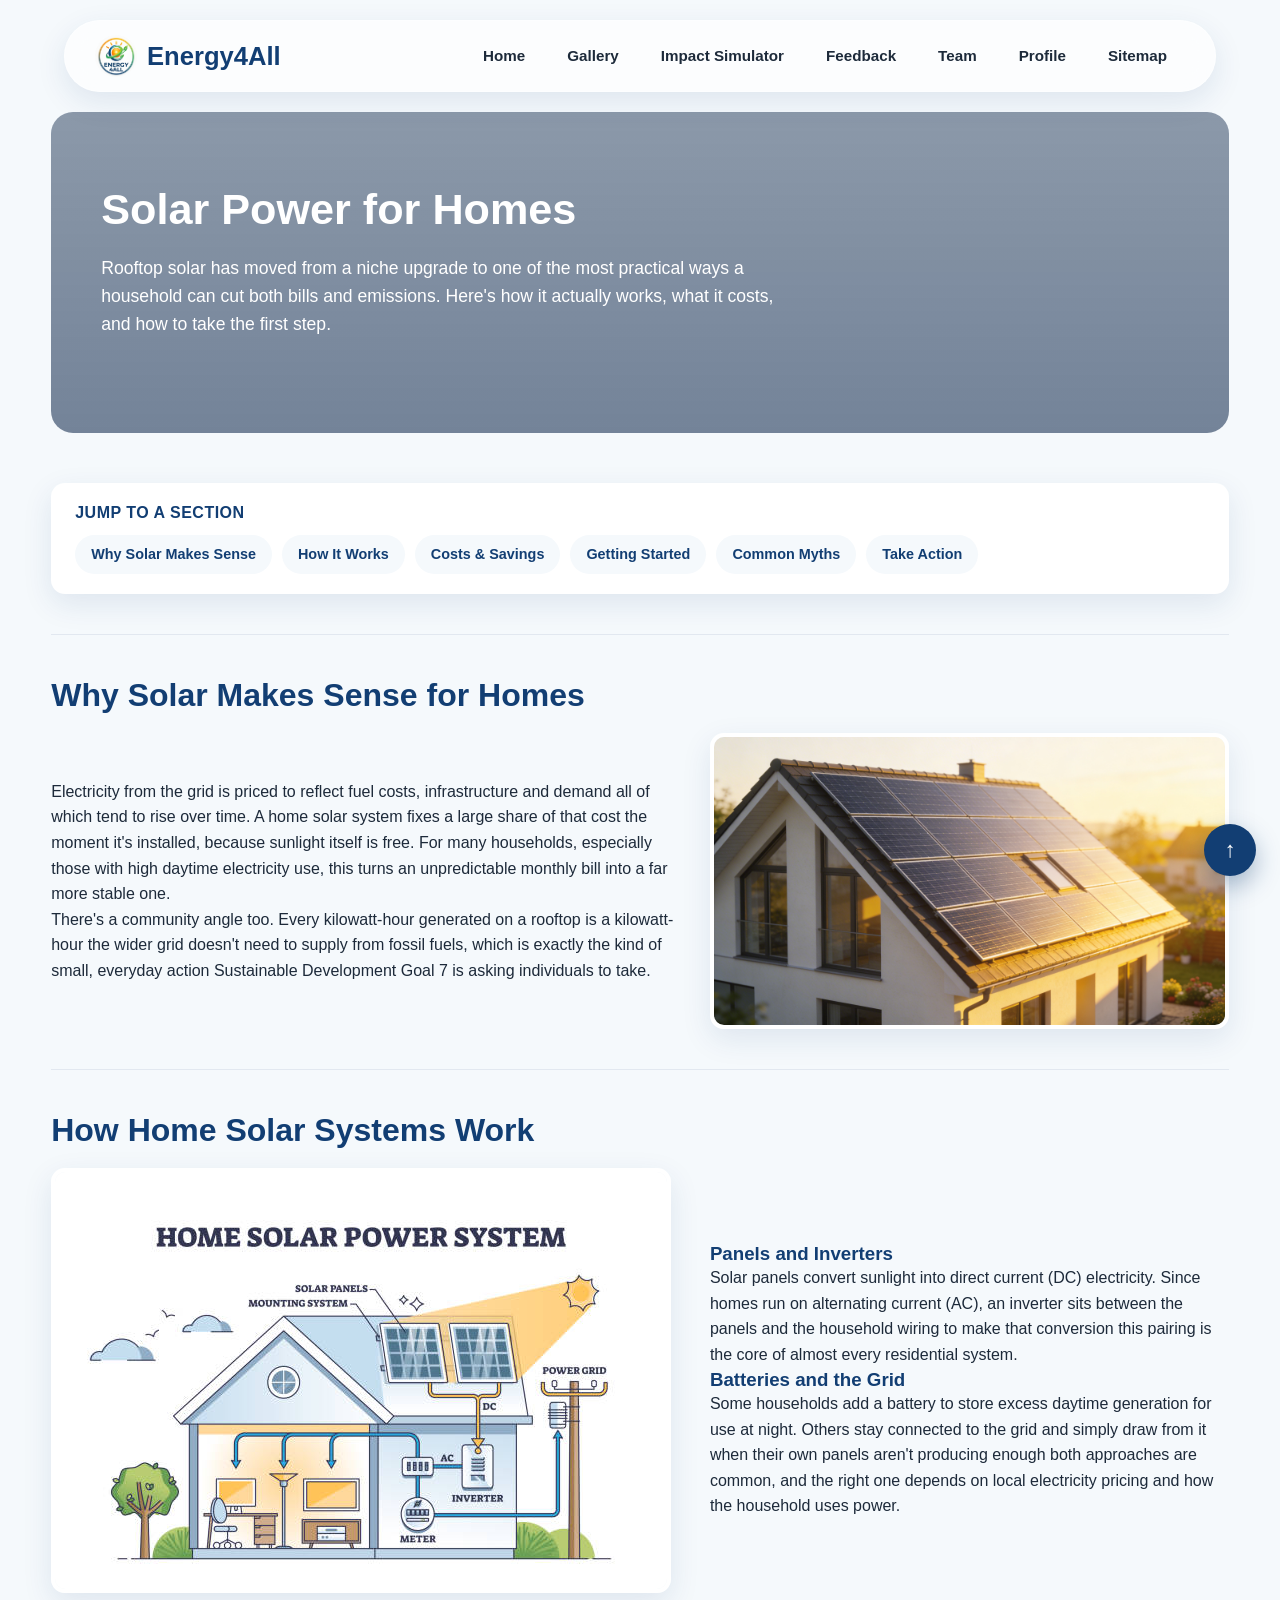
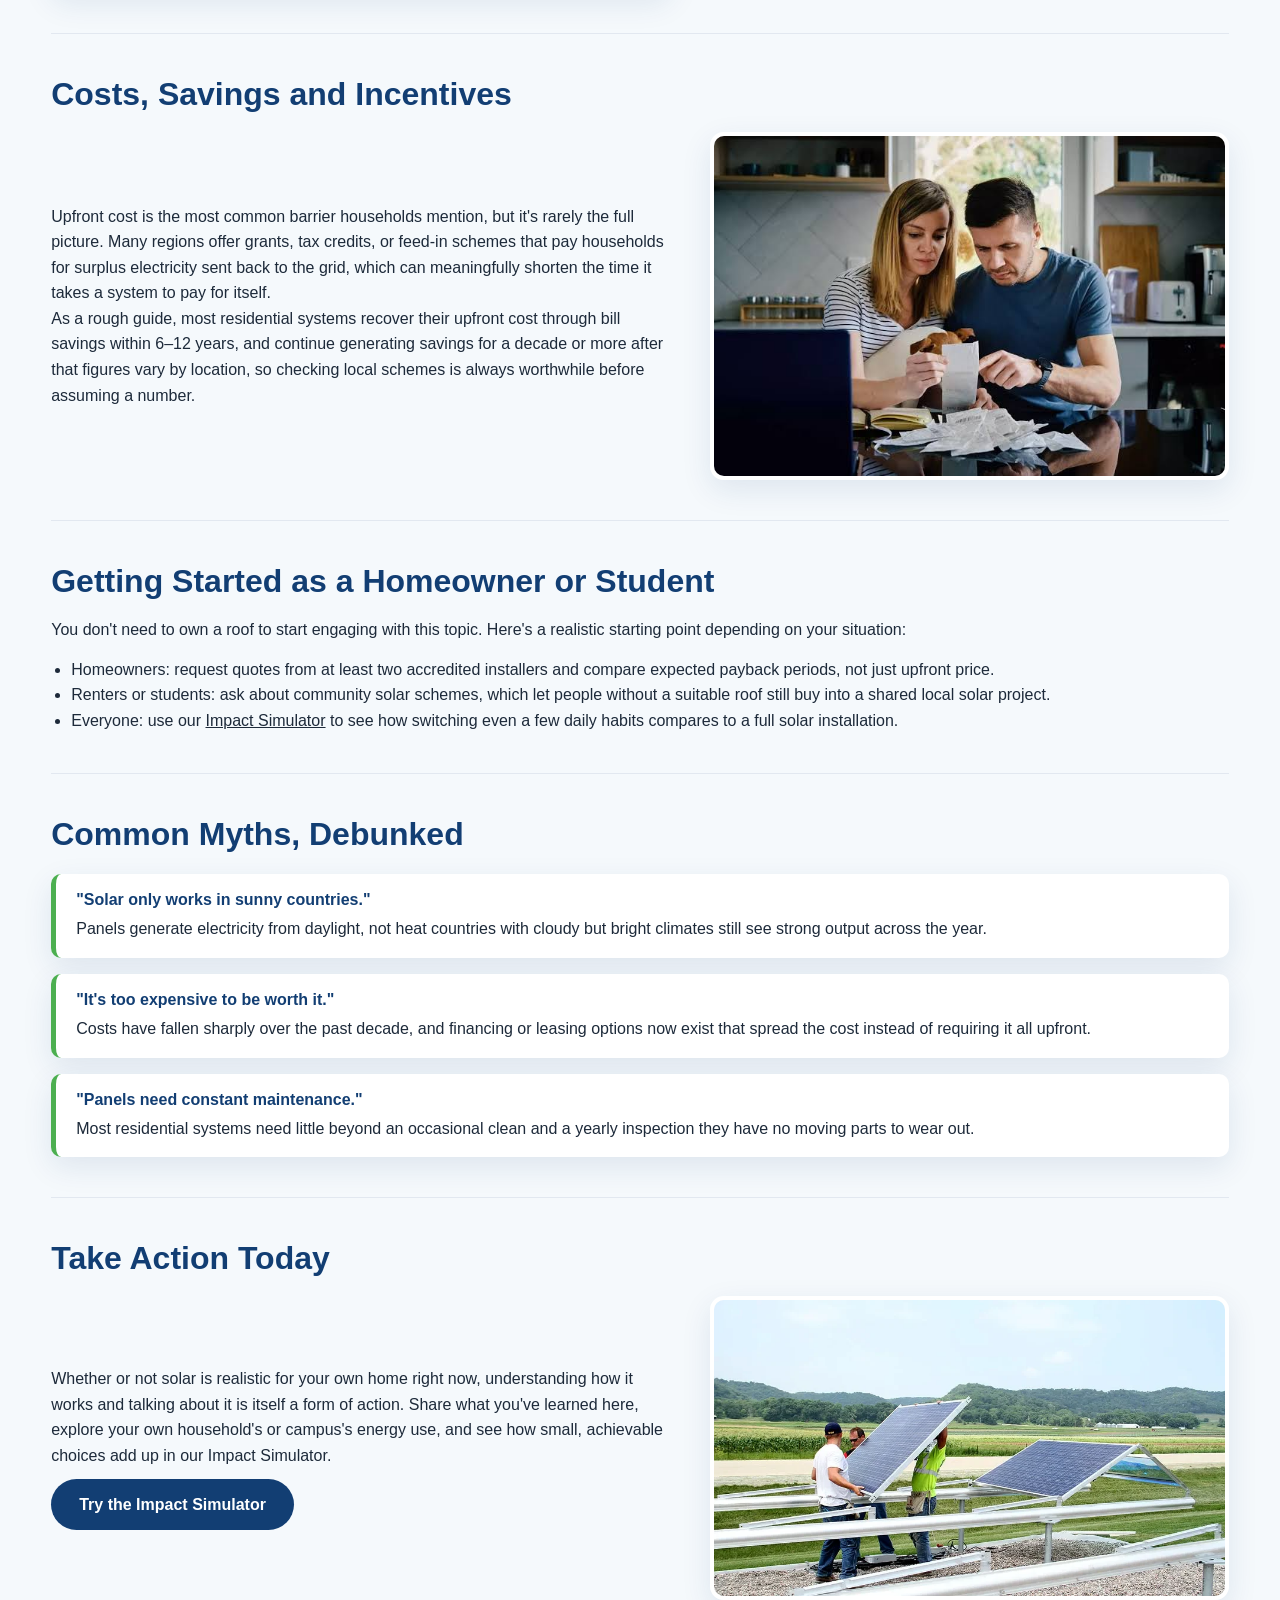
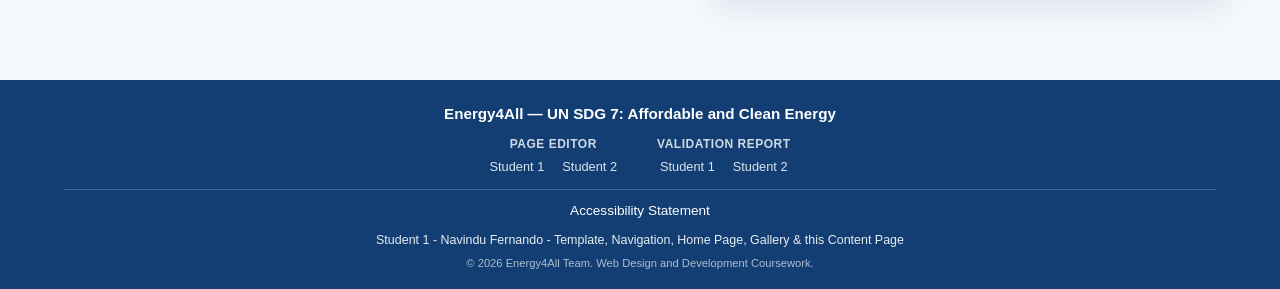
==== content_ST1.html @ e8b5daaf "Add files via upload" ====
<!DOCTYPE html>
<html lang="en">
<head>
<meta charset="UTF-8">
<meta name="viewport" content="width=device-width, initial-scale=1.0">

<title>Solar Power for Homes | Energy4All — SDG 7</title>
<meta name="description" content="How rooftop solar works, what it costs, and how homeowners and students can get started — part of the Energy4All SDG 7 website.">

<!-- Global stylesheet, shared across every page -->
<link rel="stylesheet" href="style.css">



<style>
  .hero {
    background-image:
      linear-gradient(rgba(10, 35, 70, 0.45), rgba(10, 35, 70, 0.55)),
      url("images/content_backgroundST1.jpg.jpg");
  }

  .toc {
    background: var(--white);
    border-radius: var(--radius-md);
    box-shadow: var(--shadow-soft);
    padding: 20px 24px;
    margin-bottom: 40px;
  }

  .toc h2 {
    font-size: 1rem;
    text-transform: uppercase;
    letter-spacing: 0.5px;
    margin-bottom: 12px;
  }

  
  .toc ul {
    list-style: none;
    display: flex;
    flex-wrap: wrap;
    gap: 10px;
  }

  .toc a {
    display: inline-block;
    text-decoration: none;
    color: var(--primary);
    background: var(--bg-light);
    padding: 8px 16px;
    border-radius: 20px;
    font-size: 0.9rem;
    font-weight: 600;
    transition: 0.25s;
  }

  .toc a:hover,
  .toc a:focus {
    background: var(--primary);
    color: var(--white);
  }

 
  .content-section {
    padding: 40px 0;
    border-top: 1px solid #e2e8f0;
  }

  .content-section:first-of-type {
    border-top: none;
  }

  /* two-column text/image layout for content sections */
  .content-columns {
    display: grid;
    grid-template-columns: 1.2fr 1fr;
    gap: 36px;
    align-items: center;
    margin-top: 18px;
  }

  .content-columns.reverse .content-img-wrap {
    order: -1;
  }

  @media (max-width: 800px) {
    .content-columns {
      grid-template-columns: 1fr;
    }
  }

  /*  styled images within content body */
  .content-img-wrap img {
    border-radius: var(--radius-md);
    box-shadow: var(--shadow-soft);
    border: 4px solid var(--white);
  }

  /* fixed "Go to Top" button  */
  .go-to-top {
    position: fixed;
    right: 24px;
    bottom: 24px;
    background: var(--primary);
    color: var(--white);
    text-decoration: none;
    width: 52px;
    height: 52px;
    border-radius: 50%;
    display: flex;
    align-items: center;
    justify-content: center;
    font-size: 1.4rem;
    box-shadow: 0 10px 25px rgba(18, 62, 115, 0.35);
    z-index: 500;
    transition: 0.25s;
  }

  .go-to-top:hover {
    background: var(--accent-green);
    transform: translateY(-4px);
  }

  .myth-list {
    display: grid;
    gap: 16px;
    margin-top: 20px;
  }

  .myth-item {
    background: var(--white);
    border-left: 5px solid var(--accent-green);
    border-radius: 10px;
    padding: 16px 20px;
    box-shadow: var(--shadow-soft);
  }

  .myth-item h3 {
    font-size: 1rem;
    margin-bottom: 6px;
  }
</style>
</head>

<body id="page-top">


<!--  Shared Header / Navigation  -->

<header class="site-header">
  <div class="navbar">
    <a href="home.html" class="logo">
      <img src="images/Energy4All_logo.png" alt="Energy4All logo: a stylised sun above a leaf" class="logo-icon">
      <span>Energy4All</span>
    </a>
    <nav aria-label="Main navigation">
      <ul class="nav-links">
        <li><a href="home.html" class="nav-link">Home</a></li>
        <li><a href="gallery.html" class="nav-link">Gallery</a></li>
        <li><a href="ais.html" class="nav-link">Impact Simulator</a></li>
        <li><a href="feedback.html" class="nav-link">Feedback</a></li>
        <li><a href="team.html" class="nav-link">Team</a></li>
        <li><a href="profile.html" class="nav-link">Profile</a></li>
        <li><a href="sitemap.html" class="nav-link">Sitemap</a></li>
      </ul>
    </nav>
  </div>
</header>

<main>

  <!-- Hero / page intro -->
  <section class="hero" aria-label="Page introduction">
    <div class="hero-inner">
      <h1>Solar Power for Homes</h1>
      <p>Rooftop solar has moved from a niche upgrade to one of the most practical ways a
        household can cut both bills and emissions. Here's how it actually works, what it
        costs, and how to take the first step.</p>
    </div>
  </section>


  <!-- Internal navigation menu-->
  <nav class="toc" aria-label="Sections on this page">
    <h2>Jump to a section</h2>
    <ul>
      <li><a href="#why-solar">Why Solar Makes Sense</a></li>
      <li><a href="#how-it-works">How It Works</a></li>
      <li><a href="#costs-savings">Costs &amp; Savings</a></li>
      <li><a href="#getting-started">Getting Started</a></li>
      <li><a href="#myths">Common Myths</a></li>
      <li><a href="#take-action">Take Action</a></li>
    </ul>
  </nav>

  <!-- Section 1 -->
  <section id="why-solar" class="content-section">
    <h2>Why Solar Makes Sense for Homes</h2>
    <div class="content-columns">
      <div>
        <p>Electricity from the grid is priced to reflect fuel costs, infrastructure and
          demand  all of which tend to rise over time. A home solar system fixes a large
          share of that cost the moment it's installed, because sunlight itself is free.
          For many households, especially those with high daytime electricity use, this
          turns an unpredictable monthly bill into a far more stable one.</p>
        <p>There's a community angle too. Every kilowatt-hour generated on a rooftop is a
          kilowatt-hour the wider grid doesn't need to supply from fossil fuels, which is
          exactly the kind of small, everyday action Sustainable Development Goal 7 is
          asking individuals to take.</p>
      </div>
      <div class="content-img-wrap">
        <img src="images/contentST1_sec1.jpg"
             alt="Close up of  solar panels on a home roof in daylight">
      </div>
    </div>
  </section>

  <!-- Section 2 -->
  <section id="how-it-works" class="content-section">
    <h2>How Home Solar Systems Work</h2>
    <div class="content-columns reverse">
      <div>
        <h3>Panels and Inverters</h3>
        <p>Solar panels convert sunlight into direct current (DC) electricity. Since homes
          run on alternating current (AC), an inverter sits between the panels and the
          household wiring to make that conversion  this pairing is the core of almost
          every residential system.</p>
        <h3>Batteries and the Grid</h3>
        <p>Some households add a battery to store excess daytime generation for use at
          night. Others stay connected to the grid and simply draw from it when their own
          panels aren't producing enough  both approaches are common, and the right one
          depends on local electricity pricing and how the household uses power.</p>
      </div>
      <div class="content-img-wrap">
        <img src="images/contentST1_sec2.jpg"
             alt="Diagram style photo showing a home solar inverter unit mounted on a wall">
      </div>
    </div>
  </section>

  <!-- Section 3 -->
  <section id="costs-savings" class="content-section">
    <h2>Costs, Savings and Incentives</h2>
    <div class="content-columns">
      <div>
        <p>Upfront cost is the most common barrier households mention, but it's rarely the
          full picture. Many regions offer grants, tax credits, or feed-in schemes that pay
          households for surplus electricity sent back to the grid, which can meaningfully
          shorten the time it takes a system to pay for itself.</p>
        <p>As a rough guide, most residential systems recover their upfront cost through
          bill savings within 6–12 years, and continue generating savings for a decade or
          more after that  figures vary by location, so checking local schemes is always
          worthwhile before assuming a number.</p>
      </div>
      <div class="content-img-wrap">
        <img src="images/contentST1_sec3.jpg"
             alt="Family reviewing household energy bills together at a kitchen table">
      </div>
    </div>
  </section>

  <!-- Section 4 -->
  <section id="getting-started" class="content-section">
    <h2>Getting Started as a Homeowner or Student</h2>
    <p>You don't need to own a roof to start engaging with this topic. Here's a realistic
      starting point depending on your situation:</p>
    <ul class="highlights" style="margin-top: 14px; padding-left: 20px;">
      <li>Homeowners: request quotes from at least two accredited installers and compare
        expected payback periods, not just upfront price.</li>
      <li>Renters or students: ask about community solar schemes, which let people without
        a suitable roof still buy into a shared local solar project.</li>
      <li>Everyone: use our <a href="ais.html">Impact Simulator</a> to see how switching
        even a few daily habits compares to a full solar installation.</li>
    </ul>
  </section>

  <!-- Section 5 -->
  <section id="myths" class="content-section">
    <h2>Common Myths, Debunked</h2>
    <div class="myth-list">
      <div class="myth-item">
        <h3>"Solar only works in sunny countries."</h3>
        <p>Panels generate electricity from daylight, not heat countries with cloudy but
          bright climates still see strong output across the year.</p>
      </div>
      <div class="myth-item">
        <h3>"It's too expensive to be worth it."</h3>
        <p>Costs have fallen sharply over the past decade, and financing or leasing options
          now exist that spread the cost instead of requiring it all upfront.</p>
      </div>
      <div class="myth-item">
        <h3>"Panels need constant maintenance."</h3>
        <p>Most residential systems need little beyond an occasional clean and a yearly
          inspection they have no moving parts to wear out.</p>
      </div>
    </div>
  </section>

  <!-- Section 6 -->
  <section id="take-action" class="content-section">
    <h2>Take Action Today</h2>
    <div class="content-columns">
      <div>
        <p>Whether or not solar is realistic for your own home right now, understanding how
          it works  and talking about it  is itself a form of action. Share what you've
          learned here, explore your own household's or campus's energy use, and see how
          small, achievable choices add up in our Impact Simulator.</p>
        <a href="ais.html" class="btn" style="background: var(--primary); color: var(--white); margin-top: 10px;">
          Try the Impact Simulator
        </a>
      </div>
      <div class="content-img-wrap">
        <img src="images/contentST1_sec6.webp"
             alt="Community members installing a small shared solar panel array">
      </div>
    </div>
  </section>

</main>

<!-- Fixed "Go to Top" button — HTML + CSS only, no JavaScript -->
<a href="#page-top" class="go-to-top" aria-label="Back to top of page">&uarr;</a>


<!--  Shared Footer  -->
<footer>
  <div class="footer-inner">
    <p class="footer-brand">Energy4All — UN SDG 7: Affordable and Clean Energy</p>

    <div class="footer-columns">
      <div class="footer-col">
        <h4>Page Editor</h4>
        <div class="footer-col-links">
          <a href="pageEditor_ST1.html">Student 1</a>
          <a href="pageEditor_ST2.html">Student 2</a>
        </div>
      </div>
      <div class="footer-col">
        <h4>Validation Report</h4>
        <div class="footer-col-links">
          <a href="validation_ST1.html">Student 1</a>
          <a href="validation_ST2.html">Student 2</a>
        </div>
      </div>
    </div>

    <nav class="footer-links" aria-label="Footer navigation">
      <a href="pageEditor_ST1.html#accessibility">Accessibility Statement</a>
    </nav>
    <p class="footer-student">Student 1 - Navindu Fernando - Template, Navigation, Home Page, Gallery &amp; this Content Page</p>
    <p class="footer-copy">&copy; 2026 Energy4All Team. Web Design and Development Coursework.</p>
  </div>
</footer>

</body>
</html>





















  </body>
</html>
---- style.css ----
/* ENERGY4ALL — GLOBAL STYLESHEET */

/*  Colour palette & fonts   */
:root {
  --primary: #123e73;       /* deep blue - headings, nav active */
  --primary-light: #1a5296;
  --accent-blue: #5db0dd;   /* sky blue - buttons */
  --accent-green: #4caf50;  /* renewable green  */
  --bg-light: #f5f9fc;
  --text-dark: #1d2a3a;
  --text-muted: #55677a;
  --white: #ffffff;
  --radius-lg: 22px;
  --radius-md: 14px;
  --shadow-soft: 0 10px 30px rgba(18, 62, 115, 0.10);
}

/*  Reset  */
* {
  margin: 0;
  padding: 0;
  box-sizing: border-box;
}

body {
  font-family: "Segoe UI", Arial, sans-serif;
  background-color: var(--bg-light);
  color: var(--text-dark);
  line-height: 1.6;
}

img {
  max-width: 100%;
  height: auto;
  display: block;
}

a {
  color: inherit;
}

/*  Headings  */
h1, h2, h3, h4 {
  color: var(--primary);
  line-height: 1.25;
}

h2 {
  font-size: 2rem;
  margin-bottom: 1rem;
}

/*  Navigation bar (pill style)  */
.site-header {
  padding: 20px 5%;
}

.navbar {
  max-width: 1300px;
  margin: 0 auto;
  background: rgba(255, 255, 255, 0.65);
  backdrop-filter: blur(14px);
  -webkit-backdrop-filter: blur(14px); 
  border: 1px solid rgba(255, 255, 255, 0.4);
  border-radius: 60px;
  display: flex;
  align-items: center;
  justify-content: space-between;
  gap: 20px;
  padding: 14px 30px;
  box-shadow: var(--shadow-soft);
}

.logo {
  display: flex;
  align-items: center;
  gap: 10px;
  text-decoration: none;
  font-size: 1.6rem;
  font-weight: 700;
  color: var(--primary);
  white-space: nowrap;
}

.logo-icon {
  width: 42px;
  height: 42px;
  border-radius: 50%;
  object-fit: cover;
}

.nav-links {
  display: flex;
  align-items: center;
  gap: 6px;
  list-style: none;
  flex-wrap: wrap;
}

.nav-link {
  text-decoration: none;
  color: var(--text-dark);
  font-size: 0.95rem;
  font-weight: 600;
  padding: 10px 18px;
  border-radius: 30px;
  transition: 0.25s ease;
}

.nav-link:hover {
  background: rgba(18, 62, 115, 0.1);
  color: var(--primary);
}

.nav-link.active {
  background: var(--primary);
  color: var(--white);
}

/*  Main wrapper  */
main {
  width: 92%;
  max-width: 1300px;
  margin: 0 auto;
}

/*  Hero: contained variant (rounded card, sits below the nav)  */

.hero {
  border-radius: var(--radius-lg);
  padding: 70px 50px;
  color: var(--white);
  background: linear-gradient(rgba(10, 35, 70, 0.55), rgba(10, 35, 70, 0.55)),
    url("images/hero-turbines.jpg") center/cover no-repeat;
  margin-bottom: 50px;
}

.hero-inner {
  max-width: 700px;
}

.hero h1 {
  color: var(--white);
  font-size: 2.7rem;
  margin-bottom: 18px;
}

.hero p {
  font-size: 1.1rem;
  margin-bottom: 25px;
}

/*  Hero: full-bleed variant (image runs edgetoedge   */
.hero-wrap {
  position: relative;
  width: 100%;
  min-height: 100vh;
  display: flex;
  flex-direction: column;
  background-color: var(--primary); /* fallback colour while image loads */
  background-size: cover;
  background-position: center;
}

/* Navigation bar appear on top of page background */
.hero-wrap .site-header {
  padding: 20px 5%;
}

.hero-content {
  flex: 1;
  display: flex;
  align-items: center;
  padding: 10px 8% 80px;
  color: var(--white);
}

.hero-content-inner {
  max-width: 700px;
}

.hero-content h1 {
  color: var(--white);
  font-size: 2.7rem;
  margin-bottom: 18px;
}

.hero-content p {
  font-size: 1.1rem;
  margin-bottom: 25px;
}

@media (max-width: 900px) {
  .hero-wrap {
    min-height: 70vh;
  }
}

/*  Buttons  */
.btn {
  display: inline-block;
  background: var(--white);
  color: var(--primary);
  padding: 13px 28px;
  border: none;
  border-radius: 30px;
  font-weight: 700;
  cursor: pointer;
  text-decoration: none;
  transition: 0.25s ease;
}

.btn:hover {
  background: var(--accent-green);
  color: var(--white);
  transform: translateY(-2px);
}

.btn-outline {
  background: transparent;
  border: 2px solid var(--white);
  color: var(--white);
}

.btn-outline:hover {
  background: var(--white);
  color: var(--primary);
}

/*  Cards (used on Home page)  */
.card {
  background: var(--white);
  border-radius: var(--radius-md);
  padding: 26px;
  box-shadow: var(--shadow-soft);
  transition: 0.3s ease;
}

.card:hover {
  transform: translateY(-6px);
  box-shadow: 0 18px 40px rgba(18, 62, 115, 0.16);
}

.card img {
  border-radius: 12px;
  margin-bottom: 16px;
  width: 100%;
  height: 180px;
  object-fit: cover;
}

.card h3 {
  margin-bottom: 10px;
}

.card p {
  color: var(--text-muted);
  margin-bottom: 12px;
}

.card ul {
  padding-left: 20px;
  color: var(--text-dark);
}

.card-grid {
  display: grid;
  grid-template-columns: repeat(auto-fit, minmax(280px, 1fr));
  gap: 30px;
  margin: 40px 0;
}

/*  Section title  */
.section-title {
  text-align: center;
  margin-bottom: 40px;
}

/*  Forms   */
input, textarea, select {
  width: 100%;
  padding: 12px;
  border: 1px solid #d7e0ea;
  border-radius: 10px;
  margin-bottom: 15px;
  font-family: inherit;
}

input:focus, textarea:focus, select:focus {
  outline: none;
  border-color: var(--primary);
}

/*  Footer  */
footer {
  background: var(--primary);
  color: var(--white);
  margin-top: 40px;
  padding: 22px 5% 16px;
}

.footer-inner {
  max-width: 1300px;
  margin: 0 auto;
  text-align: center;
}

.footer-brand {
  font-weight: 700;
  font-size: 0.95rem;
  margin-bottom: 10px;
}

.footer-links {
  display: flex;
  justify-content: center;
  gap: 20px;
  flex-wrap: wrap;
  margin-bottom: 8px;
  font-size: 0.85rem;
}

.footer-links a {
  text-decoration: none;
  color: var(--white);
  font-weight: 500;
  border-bottom: 1px solid transparent;
  transition: 0.2s;
}

.footer-links a:hover {
  border-bottom-color: var(--accent-green);
  color: var(--accent-green);
}

/*  Footer columns */
.footer-columns {
  display: flex;
  justify-content: center;
  gap: 40px;
  flex-wrap: wrap;
  margin-bottom: 10px;
  padding-bottom: 10px;
  border-bottom: 1px solid rgba(255, 255, 255, 0.2);
}

.footer-col h4 {
  color: var(--white);
  font-size: 0.75rem;
  text-transform: uppercase;
  letter-spacing: 0.5px;
  margin-bottom: 4px;
  opacity: 0.8;
}

.footer-col {
  display: flex;
  flex-direction: column;
  align-items: center;
}

.footer-col-links {
  display: flex;
  flex-direction: row;
  gap: 18px;
}

.footer-col a {
  text-decoration: none;
  color: var(--white);
  opacity: 0.85;
  font-size: 0.8rem;
  padding: 1px 0;
  border-bottom: 1px solid transparent;
  transition: 0.2s;
}

.footer-col a:hover {
  opacity: 1;
  color: var(--accent-green);
  border-bottom-color: var(--accent-green);
}

.footer-student {
  font-size: 0.78rem;
  opacity: 0.9;
  margin-bottom: 4px;
}

.footer-copy {
  font-size: 0.7rem;
  opacity: 0.65;
}

/*  Responsive  */
@media (max-width: 900px) {
  .navbar {
    flex-direction: column;
    border-radius: 24px;
  }

  .nav-links {
    justify-content: center;
  }

  .hero {
    padding: 40px 24px;
  }

  .hero h1 {
    font-size: 2rem;
  }
}
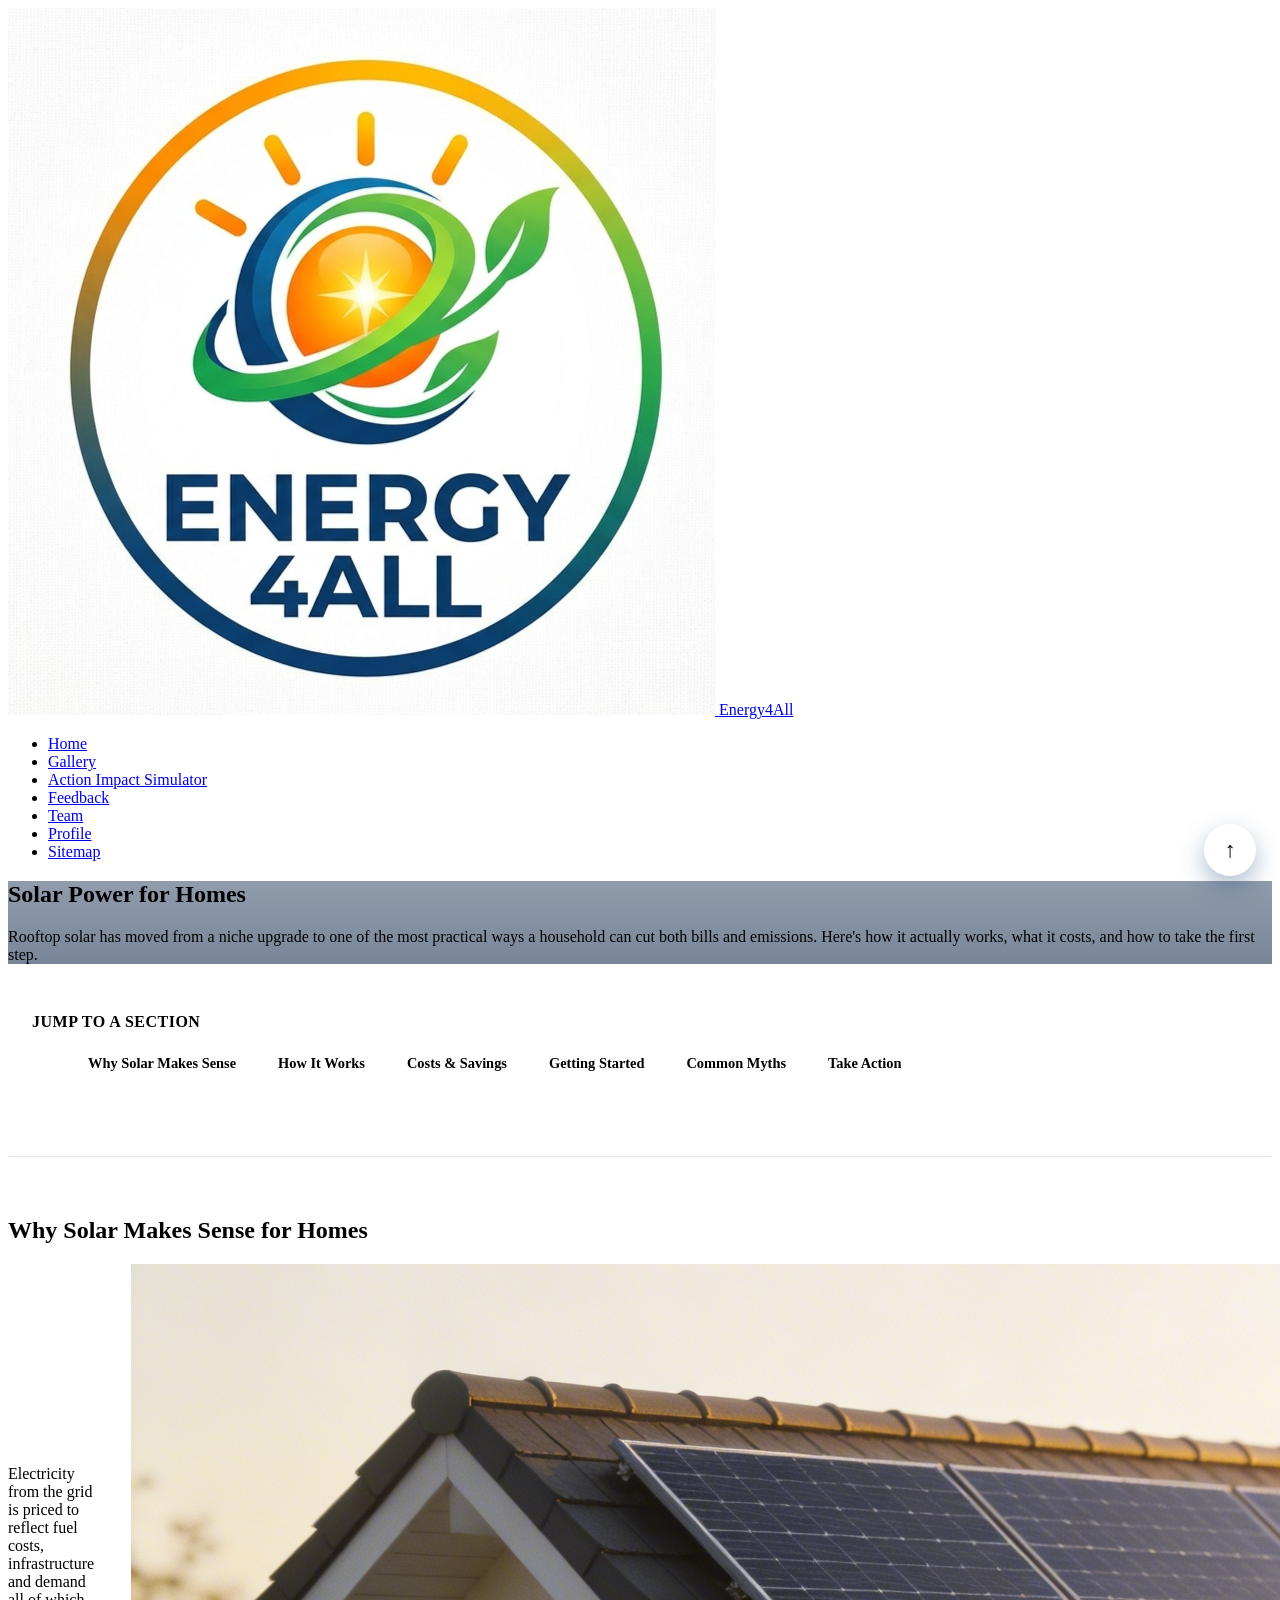
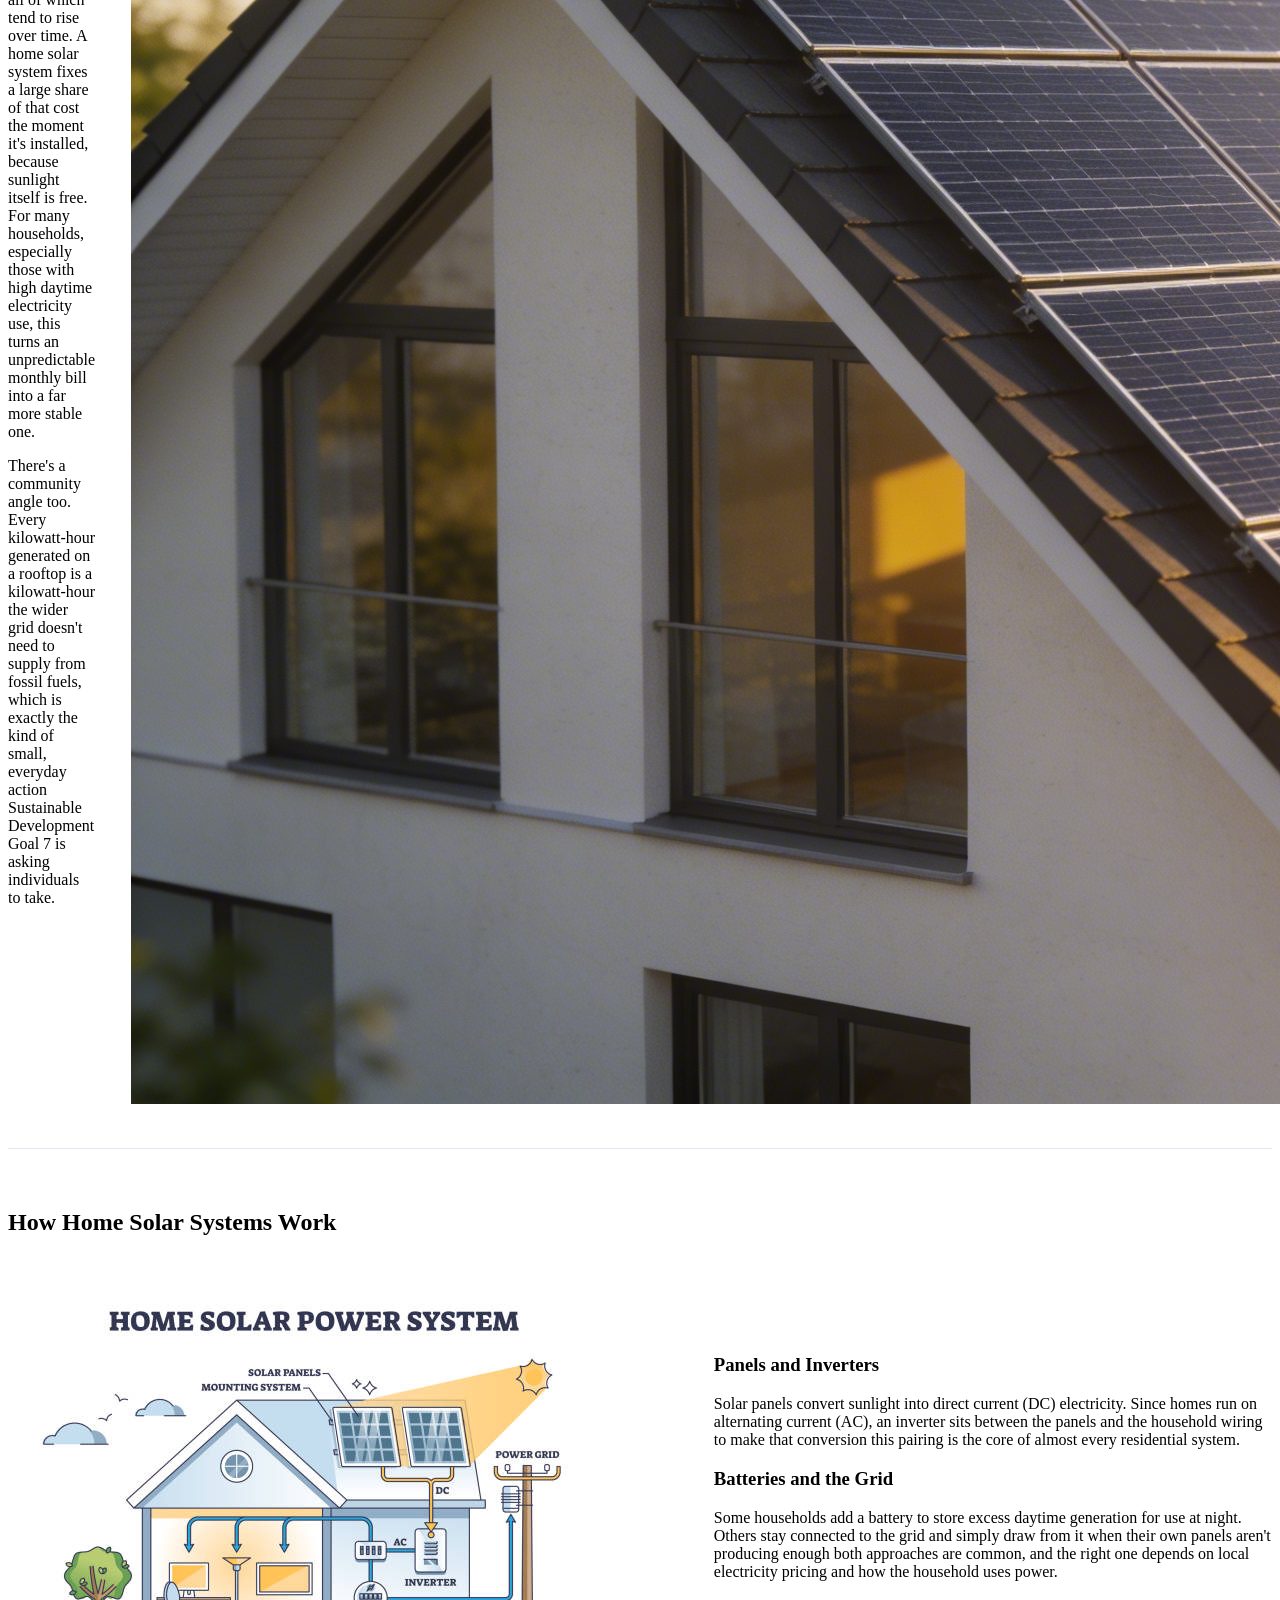
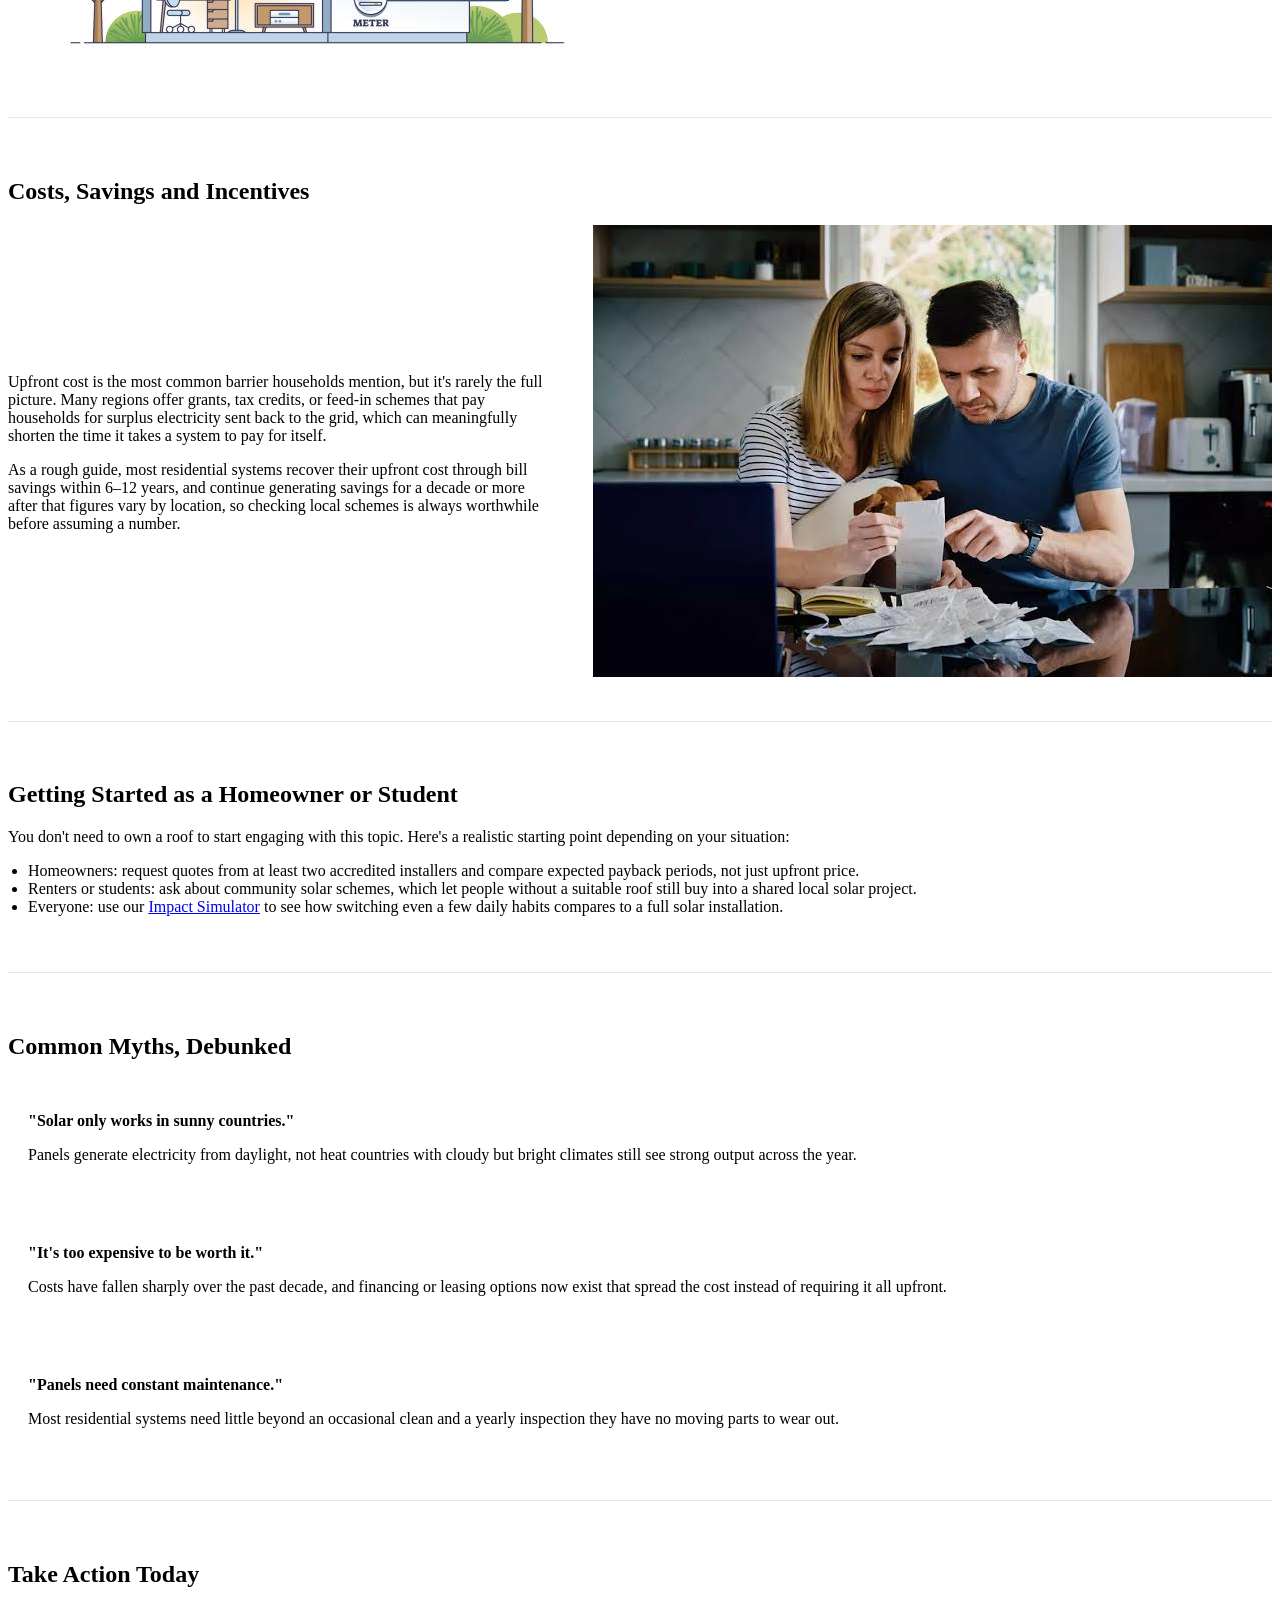
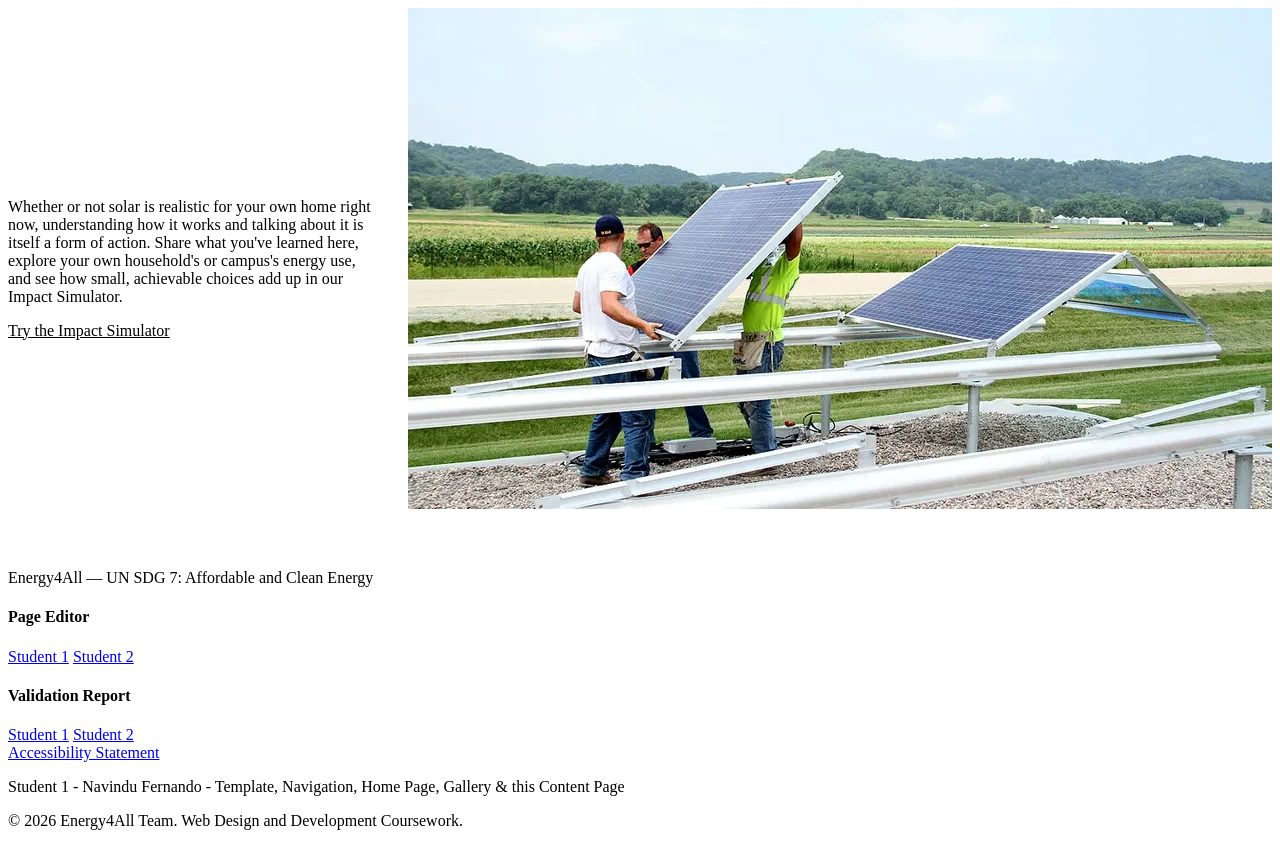
==== commit 0f24d915: "Fix HTML formatting and structure in content_ST1.html" ====
--- a/content_ST1.html
+++ b/content_ST1.html
@@ -155,9 +155,9 @@
     </a>
     <nav aria-label="Main navigation">
       <ul class="nav-links">
-        <li><a href="home.html" class="nav-link">Home</a></li>
+        <li><a href="index.html" class="nav-link">Home</a></li>
         <li><a href="gallery.html" class="nav-link">Gallery</a></li>
-        <li><a href="ais.html" class="nav-link">Impact Simulator</a></li>
+        <li><a href="ais.html" class="nav-link">Action Impact Simulator</a></li>
         <li><a href="feedback.html" class="nav-link">Feedback</a></li>
         <li><a href="team.html" class="nav-link">Team</a></li>
         <li><a href="profile.html" class="nav-link">Profile</a></li>
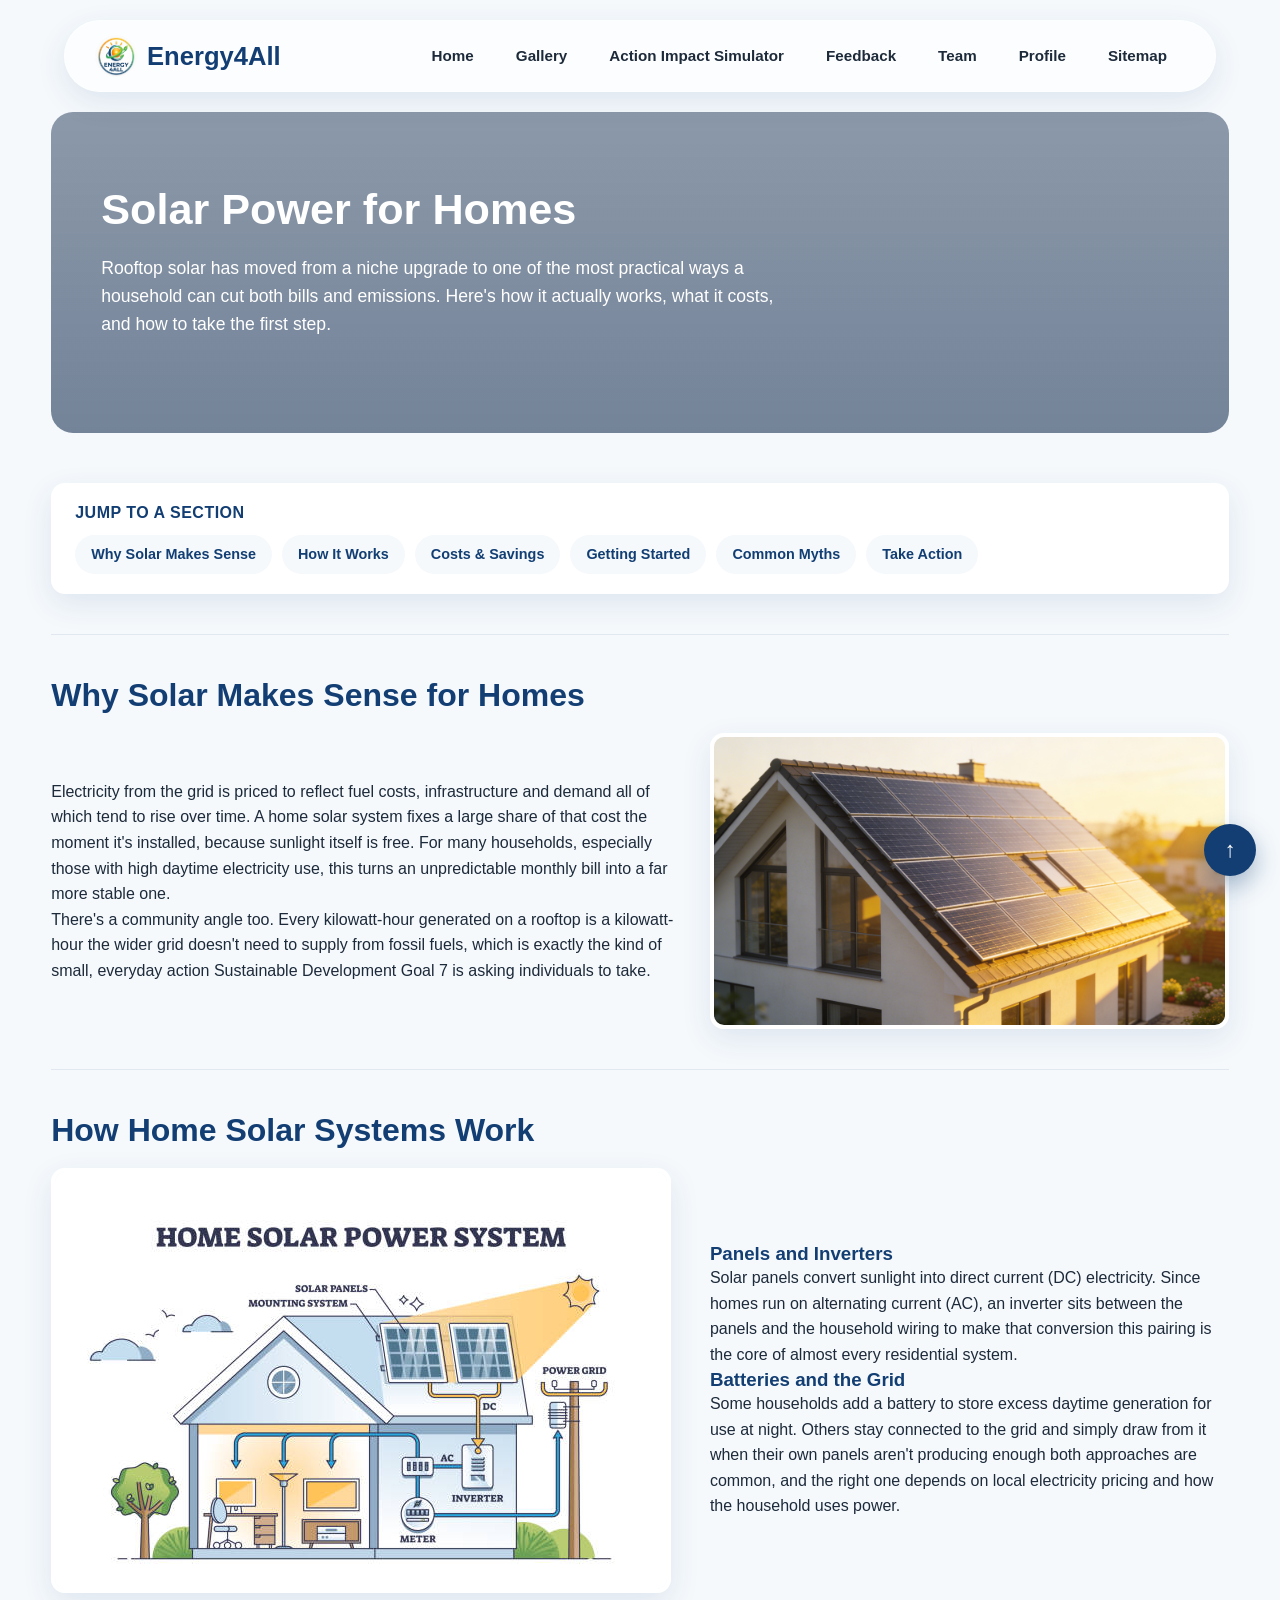
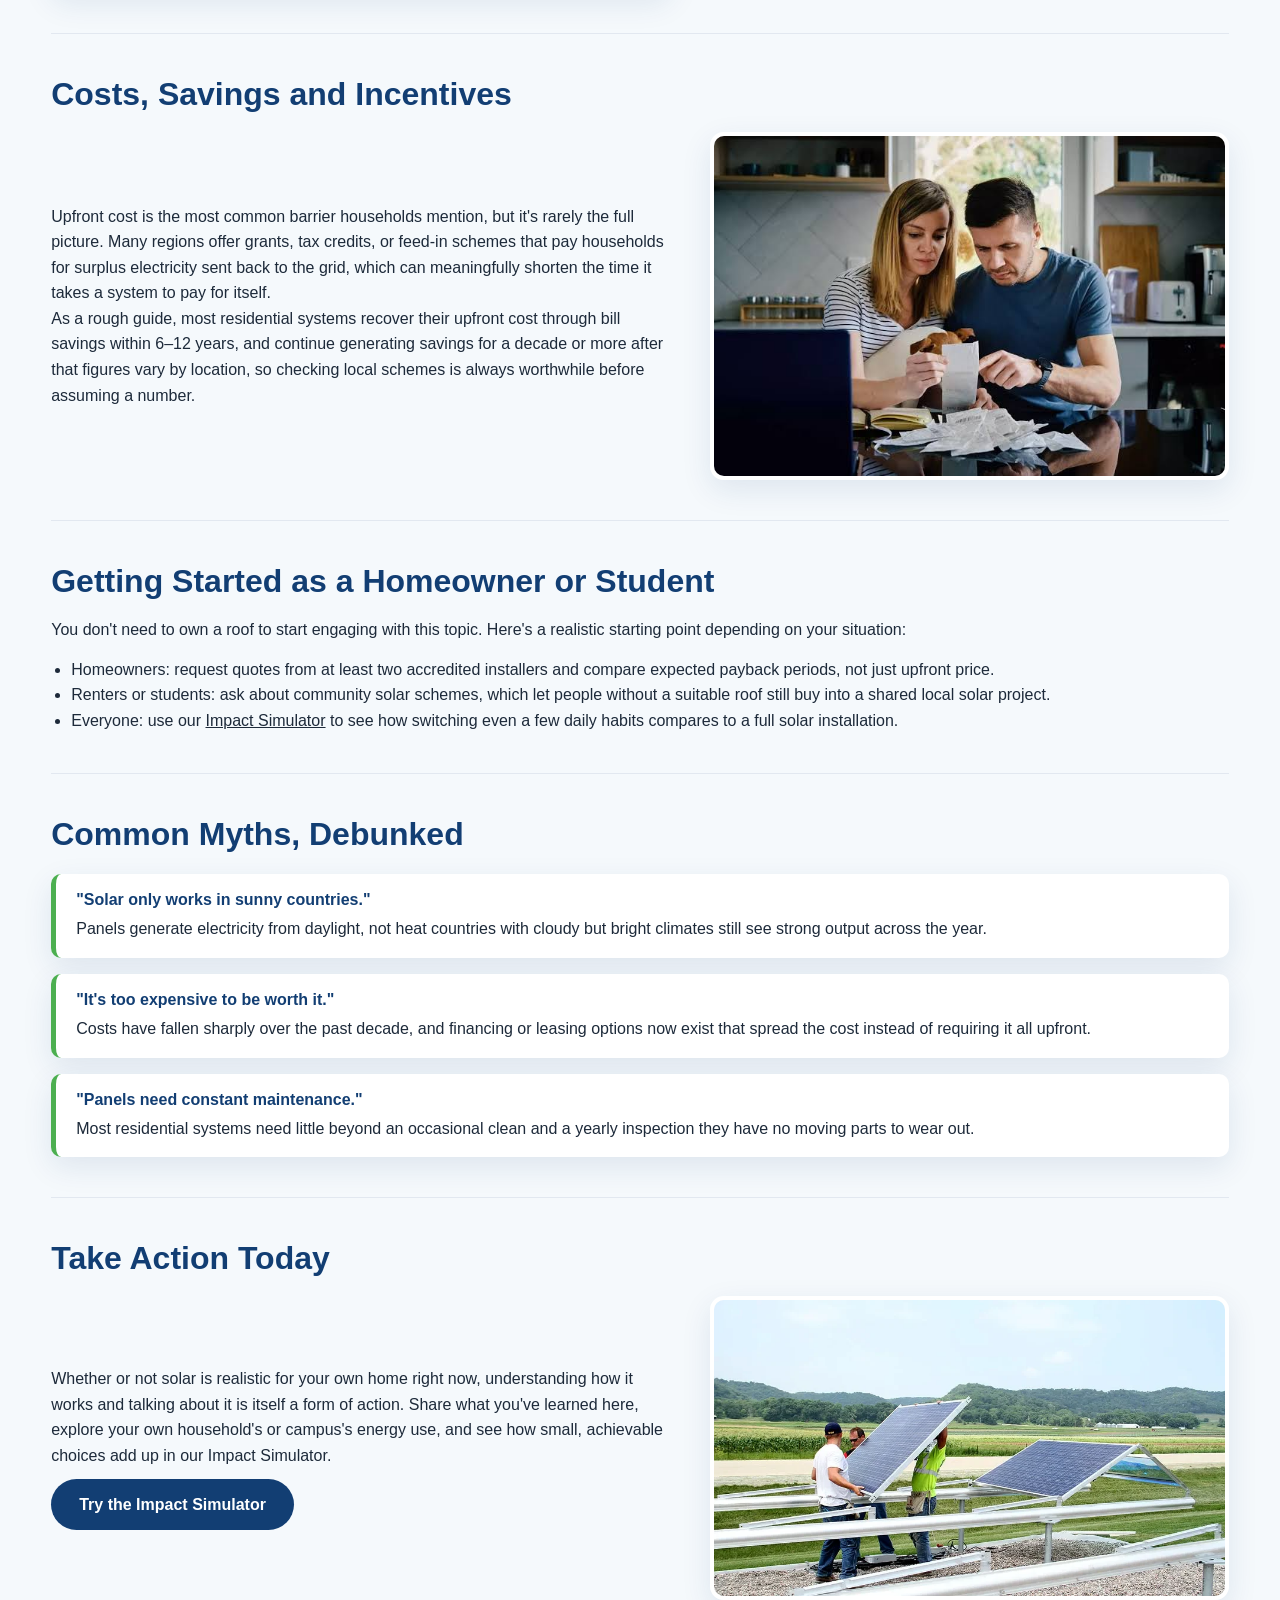
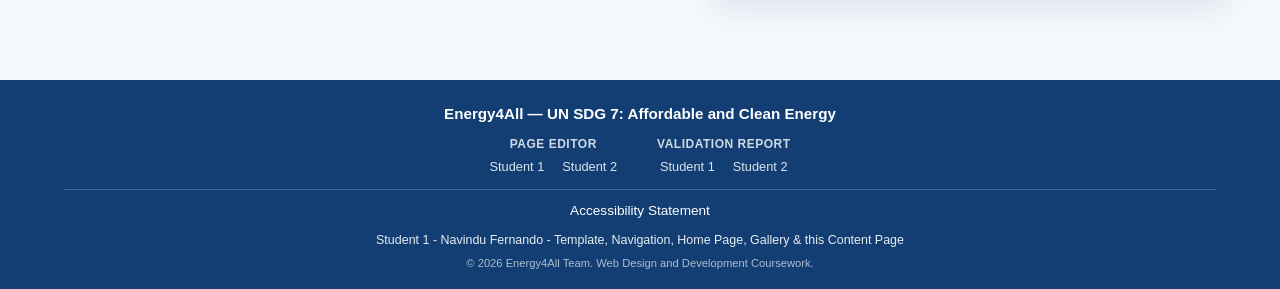
==== commit 4c2ce85c: "Add files via upload" ====
--- a/content_ST1.html
+++ b/content_ST1.html
@@ -155,7 +155,7 @@
     </a>
     <nav aria-label="Main navigation">
       <ul class="nav-links">
-        <li><a href="index.html" class="nav-link">Home</a></li>
+        <li><a href="home.html" class="nav-link">Home</a></li>
         <li><a href="gallery.html" class="nav-link">Gallery</a></li>
         <li><a href="ais.html" class="nav-link">Action Impact Simulator</a></li>
         <li><a href="feedback.html" class="nav-link">Feedback</a></li>
--- a/style.css
+++ b/style.css
@@ -0,0 +1,414 @@
+/* ENERGY4ALL — GLOBAL STYLESHEET */
+
+/*  Colour palette & fonts   */
+:root {
+  --primary: #123e73;       /* deep blue - headings, nav active */
+  --primary-light: #1a5296;
+  --accent-blue: #5db0dd;   /* sky blue - buttons */
+  --accent-green: #4caf50;  /* renewable green  */
+  --bg-light: #f5f9fc;
+  --text-dark: #1d2a3a;
+  --text-muted: #55677a;
+  --white: #ffffff;
+  --radius-lg: 22px;
+  --radius-md: 14px;
+  --shadow-soft: 0 10px 30px rgba(18, 62, 115, 0.10);
+}
+
+/*  Reset  */
+* {
+  margin: 0;
+  padding: 0;
+  box-sizing: border-box;
+}
+
+body {
+  font-family: "Segoe UI", Arial, sans-serif;
+  background-color: var(--bg-light);
+  color: var(--text-dark);
+  line-height: 1.6;
+}
+
+img {
+  max-width: 100%;
+  height: auto;
+  display: block;
+}
+
+a {
+  color: inherit;
+}
+
+/*  Headings  */
+h1, h2, h3, h4 {
+  color: var(--primary);
+  line-height: 1.25;
+}
+
+h2 {
+  font-size: 2rem;
+  margin-bottom: 1rem;
+}
+
+/*  Navigation bar (pill style)  */
+.site-header {
+  padding: 20px 5%;
+}
+
+.navbar {
+  max-width: 1300px;
+  margin: 0 auto;
+  background: rgba(255, 255, 255, 0.65);
+  backdrop-filter: blur(14px);
+  -webkit-backdrop-filter: blur(14px); 
+  border: 1px solid rgba(255, 255, 255, 0.4);
+  border-radius: 60px;
+  display: flex;
+  align-items: center;
+  justify-content: space-between;
+  gap: 20px;
+  padding: 14px 30px;
+  box-shadow: var(--shadow-soft);
+}
+
+.logo {
+  display: flex;
+  align-items: center;
+  gap: 10px;
+  text-decoration: none;
+  font-size: 1.6rem;
+  font-weight: 700;
+  color: var(--primary);
+  white-space: nowrap;
+}
+
+.logo-icon {
+  width: 42px;
+  height: 42px;
+  border-radius: 50%;
+  object-fit: cover;
+}
+
+.nav-links {
+  display: flex;
+  align-items: center;
+  gap: 6px;
+  list-style: none;
+  flex-wrap: wrap;
+}
+
+.nav-link {
+  text-decoration: none;
+  color: var(--text-dark);
+  font-size: 0.95rem;
+  font-weight: 600;
+  padding: 10px 18px;
+  border-radius: 30px;
+  transition: 0.25s ease;
+}
+
+.nav-link:hover {
+  background: rgba(18, 62, 115, 0.1);
+  color: var(--primary);
+}
+
+.nav-link.active {
+  background: var(--primary);
+  color: var(--white);
+}
+
+/*  Main wrapper  */
+main {
+  width: 92%;
+  max-width: 1300px;
+  margin: 0 auto;
+}
+
+/*  Hero: contained variant (rounded card, sits below the nav)  */
+
+.hero {
+  border-radius: var(--radius-lg);
+  padding: 70px 50px;
+  color: var(--white);
+  background: linear-gradient(rgba(10, 35, 70, 0.55), rgba(10, 35, 70, 0.55)),
+    url("images/hero-turbines.jpg") center/cover no-repeat;
+  margin-bottom: 50px;
+}
+
+.hero-inner {
+  max-width: 700px;
+}
+
+.hero h1 {
+  color: var(--white);
+  font-size: 2.7rem;
+  margin-bottom: 18px;
+}
+
+.hero p {
+  font-size: 1.1rem;
+  margin-bottom: 25px;
+}
+
+/*  Hero: full-bleed variant (image runs edgetoedge   */
+.hero-wrap {
+  position: relative;
+  width: 100%;
+  min-height: 100vh;
+  display: flex;
+  flex-direction: column;
+  background-color: var(--primary); /* fallback colour while image loads */
+  background-size: cover;
+  background-position: center;
+}
+
+/* Navigation bar appear on top of page background */
+.hero-wrap .site-header {
+  padding: 20px 5%;
+}
+
+.hero-content {
+  flex: 1;
+  display: flex;
+  align-items: center;
+  padding: 10px 8% 80px;
+  color: var(--white);
+}
+
+.hero-content-inner {
+  max-width: 700px;
+}
+
+.hero-content h1 {
+  color: var(--white);
+  font-size: 2.7rem;
+  margin-bottom: 18px;
+}
+
+.hero-content p {
+  font-size: 1.1rem;
+  margin-bottom: 25px;
+}
+
+@media (max-width: 900px) {
+  .hero-wrap {
+    min-height: 70vh;
+  }
+}
+
+/*  Buttons  */
+.btn {
+  display: inline-block;
+  background: var(--white);
+  color: var(--primary);
+  padding: 13px 28px;
+  border: none;
+  border-radius: 30px;
+  font-weight: 700;
+  cursor: pointer;
+  text-decoration: none;
+  transition: 0.25s ease;
+}
+
+.btn:hover {
+  background: var(--accent-green);
+  color: var(--white);
+  transform: translateY(-2px);
+}
+
+.btn-outline {
+  background: transparent;
+  border: 2px solid var(--white);
+  color: var(--white);
+}
+
+.btn-outline:hover {
+  background: var(--white);
+  color: var(--primary);
+}
+
+/*  Cards (used on Home page)  */
+.card {
+  background: var(--white);
+  border-radius: var(--radius-md);
+  padding: 26px;
+  box-shadow: var(--shadow-soft);
+  transition: 0.3s ease;
+}
+
+.card:hover {
+  transform: translateY(-6px);
+  box-shadow: 0 18px 40px rgba(18, 62, 115, 0.16);
+}
+
+.card img {
+  border-radius: 12px;
+  margin-bottom: 16px;
+  width: 100%;
+  height: 180px;
+  object-fit: cover;
+}
+
+.card h3 {
+  margin-bottom: 10px;
+}
+
+.card p {
+  color: var(--text-muted);
+  margin-bottom: 12px;
+}
+
+.card ul {
+  padding-left: 20px;
+  color: var(--text-dark);
+}
+
+.card-grid {
+  display: grid;
+  grid-template-columns: repeat(auto-fit, minmax(280px, 1fr));
+  gap: 30px;
+  margin: 40px 0;
+}
+
+/*  Section title  */
+.section-title {
+  text-align: center;
+  margin-bottom: 40px;
+}
+
+/*  Forms   */
+input, textarea, select {
+  width: 100%;
+  padding: 12px;
+  border: 1px solid #d7e0ea;
+  border-radius: 10px;
+  margin-bottom: 15px;
+  font-family: inherit;
+}
+
+input:focus, textarea:focus, select:focus {
+  outline: none;
+  border-color: var(--primary);
+}
+
+/*  Footer  */
+footer {
+  background: var(--primary);
+  color: var(--white);
+  margin-top: 40px;
+  padding: 22px 5% 16px;
+}
+
+.footer-inner {
+  max-width: 1300px;
+  margin: 0 auto;
+  text-align: center;
+}
+
+.footer-brand {
+  font-weight: 700;
+  font-size: 0.95rem;
+  margin-bottom: 10px;
+}
+
+.footer-links {
+  display: flex;
+  justify-content: center;
+  gap: 20px;
+  flex-wrap: wrap;
+  margin-bottom: 8px;
+  font-size: 0.85rem;
+}
+
+.footer-links a {
+  text-decoration: none;
+  color: var(--white);
+  font-weight: 500;
+  border-bottom: 1px solid transparent;
+  transition: 0.2s;
+}
+
+.footer-links a:hover {
+  border-bottom-color: var(--accent-green);
+  color: var(--accent-green);
+}
+
+/*  Footer columns */
+.footer-columns {
+  display: flex;
+  justify-content: center;
+  gap: 40px;
+  flex-wrap: wrap;
+  margin-bottom: 10px;
+  padding-bottom: 10px;
+  border-bottom: 1px solid rgba(255, 255, 255, 0.2);
+}
+
+.footer-col h4 {
+  color: var(--white);
+  font-size: 0.75rem;
+  text-transform: uppercase;
+  letter-spacing: 0.5px;
+  margin-bottom: 4px;
+  opacity: 0.8;
+}
+
+.footer-col {
+  display: flex;
+  flex-direction: column;
+  align-items: center;
+}
+
+.footer-col-links {
+  display: flex;
+  flex-direction: row;
+  gap: 18px;
+}
+
+.footer-col a {
+  text-decoration: none;
+  color: var(--white);
+  opacity: 0.85;
+  font-size: 0.8rem;
+  padding: 1px 0;
+  border-bottom: 1px solid transparent;
+  transition: 0.2s;
+}
+
+.footer-col a:hover {
+  opacity: 1;
+  color: var(--accent-green);
+  border-bottom-color: var(--accent-green);
+}
+
+.footer-student {
+  font-size: 0.78rem;
+  opacity: 0.9;
+  margin-bottom: 4px;
+}
+
+.footer-copy {
+  font-size: 0.7rem;
+  opacity: 0.65;
+}
+
+/*  Responsive  */
+@media (max-width: 900px) {
+  .navbar {
+    flex-direction: column;
+    border-radius: 24px;
+  }
+
+  .nav-links {
+    justify-content: center;
+  }
+
+  .hero {
+    padding: 40px 24px;
+  }
+
+  .hero h1 {
+    font-size: 2rem;
+  }
+}
+
